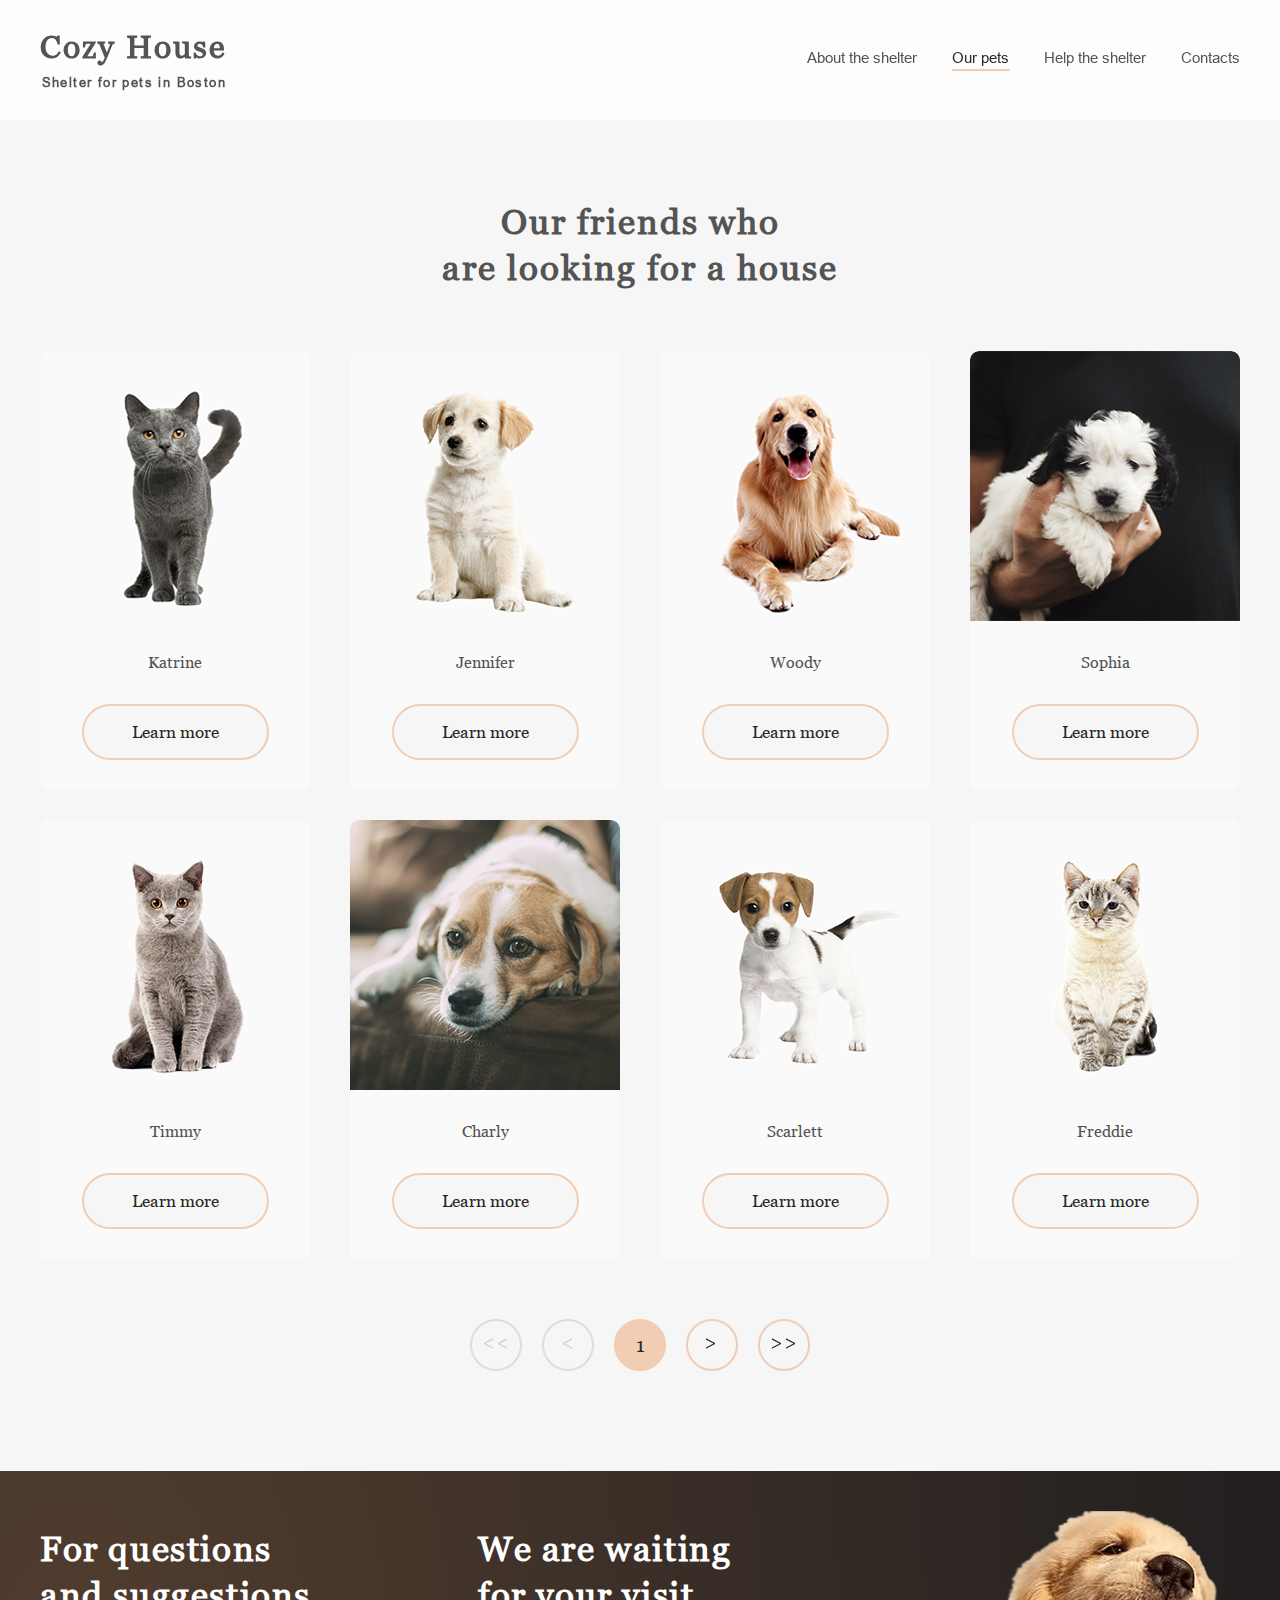
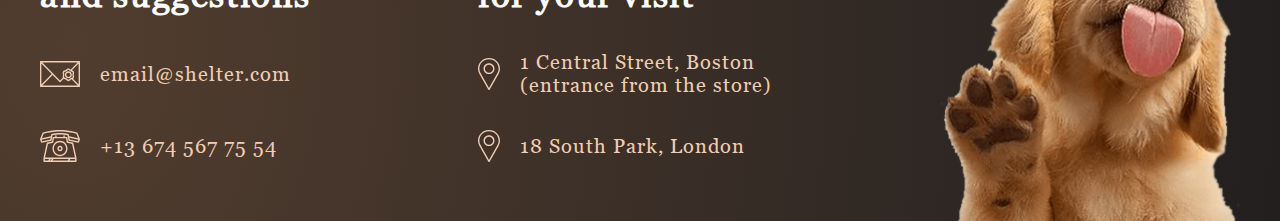
==== pages/pets/index.html @ c58a57db "feat: make adaptive for pets page 320" ====
<!DOCTYPE html>
<html lang="en">
  <head>
    <meta charset="UTF-8" />
    <meta http-equiv="X-UA-Compatible" content="IE=edge" />
    <meta name="viewport" content="width=device-width, initial-scale=1.0" />
    <title>Pets</title>
    <link rel="icon" href="../../refs/icons/favicon_paws_darker.svg" />
    <link rel="stylesheet" href="./style.css" />
  </head>
  <body class="body">
    <header class="header">
      <div class="header_wrapper">
        <a class="logo" href="../main/index.html">
          <h1 class="logo_one">Cozy House</h1>
          <h2 class="logo_two">Shelter for pets in Boston</h2>
        </a>
        <nav class="nav_menu">
          <ul class="nav_menu items">
            <li class="nav_menu item">
              <a class="nav_menu link" href="../main/index.html"
                >About the shelter</a
              >
            </li>
            <li class="nav_menu item">
              <a class="nav_menu link active" href="../pets/index.html"
                >Our pets</a
              >
            </li>
            <li class="nav_menu item">
              <a class="nav_menu link" href="../main/index.html#help"
                >Help the shelter</a
              >
            </li>
            <li class="nav_menu item">
              <a class="nav_menu link" href="#footer">Contacts</a>
            </li>
          </ul>
        </nav>
        <div class="burger"></div>
      </div>
    </header>
    <main class="main">
      <section class="pets" id="pets">
        <div class="pets_wrapper">
          <h2 class="pets title">
            Our friends who<br />
            are looking for a house
          </h2>
          <div class="pets slider">
            <div class="pets slider_cards">
              <div class="pets slider_cards card one">
                <div class="pets pet_pic one"></div>
                <div class="pets pet_name one">Katrine</div>
                <div class="pets button_contour">Learn more</div>
              </div>
              <div class="pets slider_cards card two">
                <div class="pets pet_pic two"></div>
                <div class="pets pet_name two">Jennifer</div>
                <div class="pets button_contour">Learn more</div>
              </div>
              <div class="pets slider_cards card three">
                <div class="pets pet_pic three"></div>
                <div class="pets pet_name three">Woody</div>
                <div class="pets button_contour">Learn more</div>
              </div>
              <div class="pets slider_cards card four">
                <div class="pets pet_pic four"></div>
                <div class="pets pet_name four">Sophia</div>
                <div class="pets button_contour">Learn more</div>
              </div>
              <div class="pets slider_cards card five">
                <div class="pets pet_pic five"></div>
                <div class="pets pet_name five">Timmy</div>
                <div class="pets button_contour">Learn more</div>
              </div>
              <div class="pets slider_cards card six">
                <div class="pets pet_pic six"></div>
                <div class="pets pet_name six">Charly</div>
                <div class="pets button_contour">Learn more</div>
              </div>
              <div class="pets slider_cards card seven">
                <div class="pets pet_pic seven"></div>
                <div class="pets pet_name seven">Scarlett</div>
                <div class="pets button_contour">Learn more</div>
              </div>
              <div class="pets slider_cards card eight">
                <div class="pets pet_pic eight"></div>
                <div class="pets pet_name eight">Freddie</div>
                <div class="pets button_contour">Learn more</div>
              </div>
            </div>
          </div>
          <div class="pets buttons">
            <button class="pets button disabled_one" id="disabled_one">
              <span class="pets arrow left_left"></span>
            </button>
            <button class="pets button disabled_two" id="disabled_two">
              <span class="pets arrow left"></span>
            </button>
            <button class="pets button number">
              <span class="pets page_number">1</span>
            </button>
            <button class="pets button active">
              <span class="pets arrow right"></span>
            </button>
            <button class="pets button active">
              <span class="pets arrow right_right"></span>
            </button>
          </div>
        </div>
      </section>
    </main>
    <footer class="footer" id="footer">
      <div class="footer_wrapper">
        <div class="footer block one">
          <h2 class="footer_title">For questions and suggestions</h2>
          <a class="footer_link" href="mailto:email@shelter.com">
            <div class="footer text_block one email">
              <span class="footer icon email"></span>
              <span class="footer text">email@shelter.com</span>
            </div>
          </a>
          <a class="footer_link" href="tel:+136745677554">
            <div class="footer text_block two phone">
              <span class="footer icon phone"></span>
              <span class="footer text">+13 674 567 75 54</span>
            </div>
          </a>
        </div>
        <div class="footer block two">
          <h2 class="footer_title">
            We are waiting<br />
            for your visit
          </h2>
          <a
            class="footer_link"
            href="https://www.google.com/maps/@60.377065,25.0408794,13z"
            target="_blank"
          >
            <div class="footer text_block one address">
              <span class="footer icon address"></span>
              <span class="footer text four"
                >1 Central Street, Boston (entrance from the store)</span
              >
            </div>
          </a>
          <a
            class="footer_link"
            href="https://www.google.com/maps/search/18+South+Park,+London/@51.4314111,-0.1322024,13z/data=!3m1!4b1"
            target="_blank"
          >
            <div class="footer text_block two address">
              <span class="footer icon address"></span>
              <span class="footer text">18 South Park, London</span>
            </div>
          </a>
        </div>
        <div class="footer_pic"></div>
      </div>
    </footer>
    <script src="../../script.js"></script>
  </body>
</html>
---- pages/pets/style.css ----
@import "../../globals/fonts.css";
@import "../../globals/reset.css";
@import "../../globals/variables.css";
.body::-webkit-scrollbar {
  width: 15px;
}

.body::-webkit-scrollbar-track {
  box-shadow: inset 0 0 6px rgba(0, 0, 0, 0.3);
  border-radius: 10px;
}

.body::-webkit-scrollbar-thumb {
  background: var(--scroll-color);
  outline: 1px solid transparent;
  border-radius: 20px;
}

.burger {
  display: none;
}

.header {
  width: 100%;
  height: 120px;
  position: fixed;
  background-color: rgba(255, 255, 255, 0.8);
  top: 0px;
}
.header_wrapper {
  width: 1200px;
  margin: 0 auto;
  display: flex;
  justify-content: space-between;
}

.logo {
  display: flex;
  flex-direction: column;
  align-items: flex-end;
  margin-top: 30px;
  transition: all 0.4s ease-in-out;
}
.logo_one {
  color: var(--text-color-dark-one);
  font-family: "Georgia";
  font-size: 32px;
  line-height: 110%;
  margin-bottom: 10px;
  letter-spacing: 2px;
}
.logo_two {
  color: var(--text-color-dark-one);
  font-family: "Arial";
  font-size: 13px;
  line-height: 15px;
  letter-spacing: 1.4px;
}
.logo:hover {
  cursor: pointer;
  opacity: 0.8;
}

.nav_menu {
  display: flex;
  align-items: center;
}
.nav_menu.item {
  padding-top: 25px;
}
.nav_menu.item:not(:last-child) {
  margin-right: 35px;
}
.nav_menu.link {
  color: var(--text-color-dark-one);
  font-family: "Arial";
  font-size: 15px;
  line-height: 160%;
  transition: all 0.4s ease-in-out;
}
.nav_menu.link.active {
  color: var(--text-button);
  pointer-events: none;
}
.nav_menu.link.active:after {
  content: "";
  width: 58px;
  height: 2px;
  background-color: var(--element-active);
  position: absolute;
  transform: translate(0px, 12px);
}
.nav_menu.link:hover {
  color: var(--text-button);
}

.pets {
  width: 100%;
  background-color: var(--section-color-three);
}
.pets_wrapper {
  width: 1200px;
  margin: 0 auto;
  display: flex;
  flex-direction: column;
  align-items: center;
}
.pets.title {
  width: 400px;
  font-family: "Georgia";
  font-size: 35px;
  line-height: 130%;
  text-align: center;
  color: var(--text-color-dark-one);
  margin-top: 200px;
  margin-bottom: 60px;
  letter-spacing: 2px;
}
.pets.slider {
  width: 1200px;
  display: flex;
  flex-direction: column;
}
.pets.buttons {
  display: flex;
  justify-content: space-between;
  width: 340px;
  margin-bottom: 100px;
  margin-top: 60px;
}
.pets.button {
  width: 52px;
  height: 52px;
  display: flex;
  justify-content: center;
  align-items: center;
  border-radius: 100px;
  transition: all 0.4s ease-in-out;
}
.pets.button.active {
  border: 2px solid #f1cdb3;
}
.pets.button.active:hover {
  cursor: pointer;
  background-color: var(--button-color-hover);
  border: 2px solid var(--button-color-hover);
}
.pets.button.active:active {
  background-color: var(--button-color-active);
}
.pets.button.number {
  border: 2px solid var(--button-color-active);
  background-color: var(--button-color-active);
  pointer-events: none;
}
.pets.button.disabled_one {
  border: 2px solid rgba(0, 0, 0, 0.1);
}
.pets.button.disabled_two {
  border: 2px solid rgba(0, 0, 0, 0.1);
}
.pets.page_number {
  font-family: "Georgia";
  font-style: normal;
  font-size: 20px;
  line-height: 115%;
  color: var(--text-button);
  background-color: transparent;
}
.pets.arrow {
  border: none;
  border-radius: 0px;
}
.pets.arrow.left {
  width: 13px;
  height: 15px;
  background-image: url("../../refs/icons/pagination_arrow_left.svg");
  background-repeat: no-repeat;
  background-color: transparent;
}
.pets.arrow.right {
  width: 13px;
  height: 15px;
  background-image: url("../../refs/icons/pagination_arrow_right.svg");
  background-repeat: no-repeat;
  background-color: transparent;
}
.pets.arrow.left_left {
  width: 26px;
  height: 15px;
  background-image: url("../../refs/icons/pagination_arrows_two_left.svg");
  background-repeat: no-repeat;
  background-color: transparent;
}
.pets.arrow.right_right {
  width: 26px;
  height: 15px;
  background-image: url("../../refs/icons/pagination_arrows_two_right.svg");
  background-repeat: no-repeat;
  background-color: transparent;
}
.pets.slider_cards {
  display: flex;
  width: 1200px;
  flex-wrap: wrap;
  -moz-column-gap: 40px;
       column-gap: 40px;
  row-gap: 30px;
}
.pets.slider_cards.card {
  display: flex;
  flex-direction: column;
  align-items: center;
  border-radius: 9px 9px 9px 9px;
  width: 270px;
  background-color: var(--card-color);
  transition: all 0.4s ease-in-out;
}
.pets.slider_cards.card:hover {
  cursor: pointer;
  background-color: var(--card-color-hover);
  box-shadow: 0px 2px 35px 14px rgba(13, 13, 13, 0.04);
}
.pets.pet_pic {
  width: 270px;
  height: 270px;
}
.pets.pet_pic.one {
  border-radius: 9px 9px 0px 0px;
  background-image: url("../../refs/pics/cats/pets-katrine.png");
  background-repeat: no-repeat;
}
.pets.pet_pic.two {
  border-radius: 9px 9px 0px 0px;
  background-image: url("../../refs/pics/dogs/pets-jennifer.png");
  background-repeat: no-repeat;
}
.pets.pet_pic.three {
  border-radius: 9px 9px 0px 0px;
  background-image: url("../../refs/pics/dogs/pets-woody.png");
  background-repeat: no-repeat;
}
.pets.pet_pic.four {
  border-radius: 9px 9px 0px 0px;
  background-image: url("../../refs/pics/dogs/pets-sophia.png");
  background-repeat: no-repeat;
}
.pets.pet_pic.five {
  border-radius: 9px 9px 0px 0px;
  background-image: url("../../refs/pics/cats/pets-timmy.png");
  background-repeat: no-repeat;
}
.pets.pet_pic.six {
  border-radius: 9px 9px 0px 0px;
  background-image: url("../../refs/pics/dogs/pets-charly.png");
  background-repeat: no-repeat;
}
.pets.pet_pic.seven {
  border-radius: 9px 9px 0px 0px;
  background-image: url("../../refs/pics/dogs/pets-scarlet.png");
  background-repeat: no-repeat;
}
.pets.pet_pic.eight {
  border-radius: 9px 9px 0px 0px;
  background-image: url("../../refs/pics/cats/pets-freddie.png");
  background-repeat: no-repeat;
}
.pets.pet_name {
  font-family: "Georgia";
  line-height: 23px;
  color: var(--text-color-dark-one);
  text-align: center;
  background-color: transparent;
}
.pets.button_contour {
  width: 187px;
  padding: 15px 0px;
  font-family: "Georgia";
  font-size: 17px;
  line-height: 130%;
  color: var(--text-button);
  border: 2px solid #f1cdb3;
  border-radius: 100px;
  transition: all 0.4s ease-in-out;
  text-align: center;
  margin-bottom: 30px;
}
.pets:hover > .button_contour {
  border: 2px solid var(--button-color-hover);
  background-color: var(--button-color-hover);
}
.pets:hover > .button_contour:active {
  background-color: var(--button-color-active);
}

.footer {
  width: 100%;
  height: 350px;
  background: var(--footer-background);
}
.footer_wrapper {
  width: 1200px;
  margin: 0 auto;
  display: flex;
  justify-content: space-between;
}
.footer.block {
  display: flex;
  flex-direction: column;
  align-items: flex-start;
  margin-top: 56px;
  background: transparent;
}
.footer.block.one {
  width: 278px;
  height: 234px;
}
.footer.block.two {
  width: 302px;
  height: 234px;
}
.footer_link {
  display: flex;
  width: 302px;
}
.footer_link:hover {
  cursor: pointer;
}
.footer_title {
  font-family: "Georgia";
  font-size: 35px;
  line-height: 130%;
  color: var(--section-color-two);
  margin-bottom: 40px;
  letter-spacing: 1.6px;
}
.footer.text_block {
  height: 32px;
  display: flex;
  flex-direction: row;
  align-items: center;
  margin-bottom: 40px;
  background: transparent;
}
.footer_pic {
  width: 300px;
  height: 310px;
  background-image: url("../../refs/pics/dogs/footer-puppy.png");
  background-repeat: no-repeat;
  margin-top: 40px;
}
.footer.icon {
  height: 32px;
  margin-right: icon;
  background-image: url("../../refs/icons/icon-email.svg");
  display: inline-block;
  background: transparent;
  background-repeat: no-repeat;
  margin-right: 20px;
}
.footer.icon.email {
  max-width: 40px;
  background-image: url("../../refs/icons/icon-email.svg");
}
.footer.icon.phone {
  max-width: 40px;
  background-image: url("../../refs/icons/icon-phone.svg");
}
.footer.icon.address {
  max-width: 22px;
  background-image: url("../../refs/icons/icon-marker_first.svg");
}
.footer.text {
  height: 23px;
  font-family: "Georgia";
  font-size: 20px;
  line-height: 115%;
  color: var(--text-footer);
  letter-spacing: 1px;
  transition: all 0.4s ease-in-out;
  background: transparent;
}
.footer.text.four {
  height: 46px;
}
.footer.text:hover {
  color: var(--button-color-hover);
}

@media screen and (min-width: 300px) and (max-width: 767.98px) {
  .burger {
    width: 30px;
    height: 22px;
    display: flex;
    flex-direction: column;
    justify-content: space-between;
    align-items: center;
    margin-right: 10px;
    margin-top: 49px;
  }
  .burger:hover {
    cursor: pointer;
  }
  .burger_line {
    display: inline-block;
    width: 30px;
    height: 2px;
    background-color: var(--text-color-dark-two);
  }
}
@media screen and (width: 768px) {
  .burger {
    display: none;
  }
  .header_wrapper {
    width: 708px;
  }
  .pets_wrapper {
    width: 708px;
  }
  .pets.slider {
    width: 708px;
    display: flex;
    flex-direction: column;
  }
  .pets.buttons {
    display: flex;
    justify-content: space-between;
    width: 340px;
    margin-bottom: 100px;
    margin-top: 60px;
  }
  .pets.button {
    width: 52px;
    height: 52px;
    display: flex;
    justify-content: center;
    align-items: center;
    border-radius: 100px;
    transition: all 0.4s ease-in-out;
  }
  .pets.button.active {
    border: 2px solid #f1cdb3;
  }
  .pets.button.active:hover {
    cursor: pointer;
    background-color: var(--button-color-hover);
    border: 2px solid var(--button-color-hover);
  }
  .pets.button.active:active {
    background-color: var(--button-color-active);
  }
  .pets.button.number {
    border: 2px solid var(--button-color-active);
    background-color: var(--button-color-active);
    pointer-events: none;
  }
  .pets.button.disabled_one {
    border: 2px solid rgba(0, 0, 0, 0.1);
  }
  .pets.button.disabled_two {
    border: 2px solid rgba(0, 0, 0, 0.1);
  }
  .pets.page_number {
    font-family: "Georgia";
    font-style: normal;
    font-size: 20px;
    line-height: 115%;
    color: var(--text-button);
    background-color: transparent;
  }
  .pets.arrow {
    border: none;
    border-radius: 0px;
  }
  .pets.arrow.left {
    width: 13px;
    height: 15px;
    background-image: url("../../refs/icons/pagination_arrow_left.svg");
    background-repeat: no-repeat;
    background-color: transparent;
  }
  .pets.arrow.right {
    width: 13px;
    height: 15px;
    background-image: url("../../refs/icons/pagination_arrow_right.svg");
    background-repeat: no-repeat;
    background-color: transparent;
  }
  .pets.arrow.left_left {
    width: 26px;
    height: 15px;
    background-image: url("../../refs/icons/pagination_arrows_two_left.svg");
    background-repeat: no-repeat;
    background-color: transparent;
  }
  .pets.arrow.right_right {
    width: 26px;
    height: 15px;
    background-image: url("../../refs/icons/pagination_arrows_two_right.svg");
    background-repeat: no-repeat;
    background-color: transparent;
  }
  .pets.slider_cards {
    width: 708px;
    display: flex;
    flex-wrap: wrap;
    justify-content: center;
    -moz-column-gap: 40px;
         column-gap: 40px;
    row-gap: 30px;
  }
  .pets.slider_cards.card {
    display: flex;
    flex-direction: column;
    align-items: center;
    border-radius: 9px 9px 9px 9px;
    width: 270px;
    background-color: var(--card-color);
    transition: all 0.4s ease-in-out;
  }
  .pets.slider_cards.card:hover {
    cursor: pointer;
    background-color: var(--card-color-hover);
    box-shadow: 0px 2px 35px 14px rgba(13, 13, 13, 0.04);
  }
  .pets.pet_pic {
    width: 270px;
    height: 270px;
  }
  .pets.pet_pic.one {
    border-radius: 9px 9px 0px 0px;
    background-image: url("../../refs/pics/cats/pets-katrine.png");
    background-repeat: no-repeat;
  }
  .pets.pet_pic.two {
    border-radius: 9px 9px 0px 0px;
    background-image: url("../../refs/pics/dogs/pets-jennifer.png");
    background-repeat: no-repeat;
  }
  .pets.pet_pic.three {
    border-radius: 9px 9px 0px 0px;
    background-image: url("../../refs/pics/dogs/pets-woody.png");
    background-repeat: no-repeat;
  }
  .pets.pet_pic.four {
    border-radius: 9px 9px 0px 0px;
    background-image: url("../../refs/pics/dogs/pets-sophia.png");
    background-repeat: no-repeat;
  }
  .pets.pet_pic.five {
    border-radius: 9px 9px 0px 0px;
    background-image: url("../../refs/pics/cats/pets-timmy.png");
    background-repeat: no-repeat;
  }
  .pets.pet_pic.six {
    border-radius: 9px 9px 0px 0px;
    background-image: url("../../refs/pics/dogs/pets-charly.png");
    background-repeat: no-repeat;
  }
  .pets.pet_pic.seven {
    border-radius: 9px 9px 0px 0px;
    background-image: url("../../refs/pics/dogs/pets-scarlet.png");
    background-repeat: no-repeat;
  }
  .pets.pet_pic.eight {
    border-radius: 9px 9px 0px 0px;
    background-image: url("../../refs/pics/cats/pets-freddie.png");
    background-repeat: no-repeat;
  }
  .pets.pet_name {
    font-family: "Georgia";
    line-height: 23px;
    color: var(--text-color-dark-one);
    text-align: center;
    background-color: transparent;
  }
  .pets.button_contour {
    width: 187px;
    padding: 15px 0px;
    font-family: "Georgia";
    font-size: 17px;
    line-height: 130%;
    color: var(--text-button);
    border: 2px solid #f1cdb3;
    border-radius: 100px;
    transition: all 0.4s ease-in-out;
    text-align: center;
    margin-bottom: 30px;
  }
  .pets:hover > .button_contour {
    border: 2px solid var(--button-color-hover);
    background-color: var(--button-color-hover);
  }
  .pets:hover > .button_contour:active {
    background-color: var(--button-color-active);
  }
  .footer_wrapper {
    width: 708px;
  }
  .footer.block.one {
    margin-left: 34px;
  }
  .footer.block.two {
    margin-right: 34px;
  }
  .footer_pic {
    display: none;
  }
}
@media screen and (width: 320px) {
  .header_wrapper {
    width: 300px;
  }
  .nav_menu {
    display: none;
  }
  .pets_wrapper {
    width: 300px;
  }
  .pets.title {
    width: 300px;
    font-size: 25px;
    margin-top: 162px;
  }
  .pets.slider {
    width: 300px;
    height: 1365px;
    display: flex;
    flex-direction: column;
    align-items: center;
  }
  .pets.buttons {
    display: flex;
    justify-content: space-between;
    width: 300px;
    margin-bottom: 100px;
    margin-top: 60px;
  }
  .pets.button {
    width: 52px;
    height: 52px;
    display: flex;
    justify-content: center;
    align-items: center;
    border-radius: 100px;
    transition: all 0.4s ease-in-out;
  }
  .pets.button.active {
    border: 2px solid #f1cdb3;
  }
  .pets.button.active:hover {
    cursor: pointer;
    background-color: var(--button-color-hover);
    border: 2px solid var(--button-color-hover);
  }
  .pets.button.active:active {
    background-color: var(--button-color-active);
  }
  .pets.button.number {
    border: 2px solid var(--button-color-active);
    background-color: var(--button-color-active);
    pointer-events: none;
  }
  .pets.button.disabled_one {
    border: 2px solid rgba(0, 0, 0, 0.1);
  }
  .pets.button.disabled_two {
    border: 2px solid rgba(0, 0, 0, 0.1);
  }
  .pets.page_number {
    font-family: "Georgia";
    font-style: normal;
    font-size: 20px;
    line-height: 115%;
    color: var(--text-button);
    background-color: transparent;
  }
  .pets.arrow {
    border: none;
    border-radius: 0px;
  }
  .pets.arrow.left {
    width: 13px;
    height: 15px;
    background-image: url("../../refs/icons/pagination_arrow_left.svg");
    background-repeat: no-repeat;
    background-color: transparent;
  }
  .pets.arrow.right {
    width: 13px;
    height: 15px;
    background-image: url("../../refs/icons/pagination_arrow_right.svg");
    background-repeat: no-repeat;
    background-color: transparent;
  }
  .pets.arrow.left_left {
    width: 26px;
    height: 15px;
    background-image: url("../../refs/icons/pagination_arrows_two_left.svg");
    background-repeat: no-repeat;
    background-color: transparent;
  }
  .pets.arrow.right_right {
    width: 26px;
    height: 15px;
    background-image: url("../../refs/icons/pagination_arrows_two_right.svg");
    background-repeat: no-repeat;
    background-color: transparent;
  }
  .pets.slider_cards {
    width: 270px;
    display: flex;
    flex-wrap: wrap;
    justify-content: center;
    -moz-column-gap: 40px;
         column-gap: 40px;
    row-gap: 30px;
  }
  .pets.slider_cards.card {
    display: flex;
    flex-direction: column;
    align-items: center;
    border-radius: 9px 9px 9px 9px;
    width: 270px;
    background-color: var(--card-color);
    transition: all 0.4s ease-in-out;
  }
  .pets.slider_cards.card.four {
    display: none;
  }
  .pets.slider_cards.card.five {
    display: none;
  }
  .pets.slider_cards.card.six {
    display: none;
  }
  .pets.slider_cards.card.seven {
    display: none;
  }
  .pets.slider_cards.card.eight {
    display: none;
  }
  .pets.slider_cards.card:hover {
    cursor: pointer;
    background-color: var(--card-color-hover);
    box-shadow: 0px 2px 35px 14px rgba(13, 13, 13, 0.04);
  }
  .pets.pet_pic {
    width: 270px;
    height: 270px;
  }
  .pets.pet_pic.one {
    border-radius: 9px 9px 0px 0px;
    background-image: url("../../refs/pics/cats/pets-katrine.png");
    background-repeat: no-repeat;
  }
  .pets.pet_pic.two {
    border-radius: 9px 9px 0px 0px;
    background-image: url("../../refs/pics/dogs/pets-jennifer.png");
    background-repeat: no-repeat;
  }
  .pets.pet_pic.three {
    border-radius: 9px 9px 0px 0px;
    background-image: url("../../refs/pics/dogs/pets-woody.png");
    background-repeat: no-repeat;
  }
  .pets.pet_pic.four {
    border-radius: 9px 9px 0px 0px;
    background-image: url("../../refs/pics/dogs/pets-sophia.png");
    background-repeat: no-repeat;
  }
  .pets.pet_pic.five {
    border-radius: 9px 9px 0px 0px;
    background-image: url("../../refs/pics/cats/pets-timmy.png");
    background-repeat: no-repeat;
  }
  .pets.pet_pic.six {
    border-radius: 9px 9px 0px 0px;
    background-image: url("../../refs/pics/dogs/pets-charly.png");
    background-repeat: no-repeat;
  }
  .pets.pet_pic.seven {
    border-radius: 9px 9px 0px 0px;
    background-image: url("../../refs/pics/dogs/pets-scarlet.png");
    background-repeat: no-repeat;
  }
  .pets.pet_pic.eight {
    border-radius: 9px 9px 0px 0px;
    background-image: url("../../refs/pics/cats/pets-freddie.png");
    background-repeat: no-repeat;
  }
  .pets.pet_name {
    font-family: "Georgia";
    line-height: 23px;
    color: var(--text-color-dark-one);
    text-align: center;
    background-color: transparent;
  }
  .pets.button_contour {
    width: 187px;
    padding: 15px 0px;
    font-family: "Georgia";
    font-size: 17px;
    line-height: 130%;
    color: var(--text-button);
    border: 2px solid #f1cdb3;
    border-radius: 100px;
    transition: all 0.4s ease-in-out;
    text-align: center;
    margin-bottom: 30px;
  }
  .pets:hover > .button_contour {
    border: 2px solid var(--button-color-hover);
    background-color: var(--button-color-hover);
  }
  .pets:hover > .button_contour:active {
    background-color: var(--button-color-active);
  }
  .footer {
    width: 100%;
    height: 809px;
  }
  .footer_wrapper {
    width: 300px;
    margin: 0 auto;
    display: flex;
    flex-direction: column;
    justify-content: space-between;
    align-items: center;
  }
  .footer.block {
    display: flex;
    flex-direction: column;
    align-items: center;
    margin-top: 30px;
    background: transparent;
  }
  .footer.block.one {
    width: 278px;
    height: 208px;
    margin-bottom: 10px;
  }
  .footer.block.two {
    width: 300px;
    height: 222px;
    margin-bottom: 40px;
  }
  .footer_link {
    display: flex;
    width: 300px;
    text-align: center;
    justify-content: center;
    align-items: center;
  }
  .footer_link:hover {
    cursor: pointer;
  }
  .footer_title {
    font-size: 25px;
    line-height: 130%;
    color: var(--section-color-two);
    margin-bottom: 40px;
    letter-spacing: 1.6px;
    text-align: center;
  }
  .footer.text_block.one {
    margin-bottom: 40px;
  }
  .footer.text_block.one.email {
    width: 251px;
  }
  .footer.text_block.one.address {
    width: 300px;
  }
  .footer.text_block.two {
    margin-bottom: 0px;
  }
  .footer.text_block.two.phone {
    width: 239px;
  }
  .footer.text_block.two.address {
    width: 300px;
  }
  .footer_pic {
    width: 260px;
    height: 269px;
    background-image: url("../../refs/pics/dogs/footer-puppy.png");
    background-size: 260px 269px;
    background-repeat: no-repeat;
    margin-top: 0px;
  }
  .footer.icon {
    height: 32px;
    margin-right: icon;
    background-image: url("../../refs/icons/icon-email.svg");
    display: inline-block;
    background: transparent;
    background-repeat: no-repeat;
    margin-right: 20px;
  }
  .footer.icon.email {
    max-width: 40px;
    background-image: url("../../refs/icons/icon-email.svg");
  }
  .footer.icon.phone {
    max-width: 40px;
    background-image: url("../../refs/icons/icon-phone.svg");
  }
  .footer.icon.address {
    max-width: 22px;
    background-image: url("../../refs/icons/icon-marker_first.svg");
  }
  .footer.text {
    height: 23px;
    font-family: "Georgia";
    font-size: 20px;
    line-height: 115%;
    color: var(--text-footer);
    letter-spacing: 1px;
    transition: all 0.4s ease-in-out;
    background: transparent;
  }
  .footer.text.four {
    height: 46px;
  }
  .footer.text:hover {
    color: var(--button-color-hover);
  }
}/*# sourceMappingURL=style.css.map */
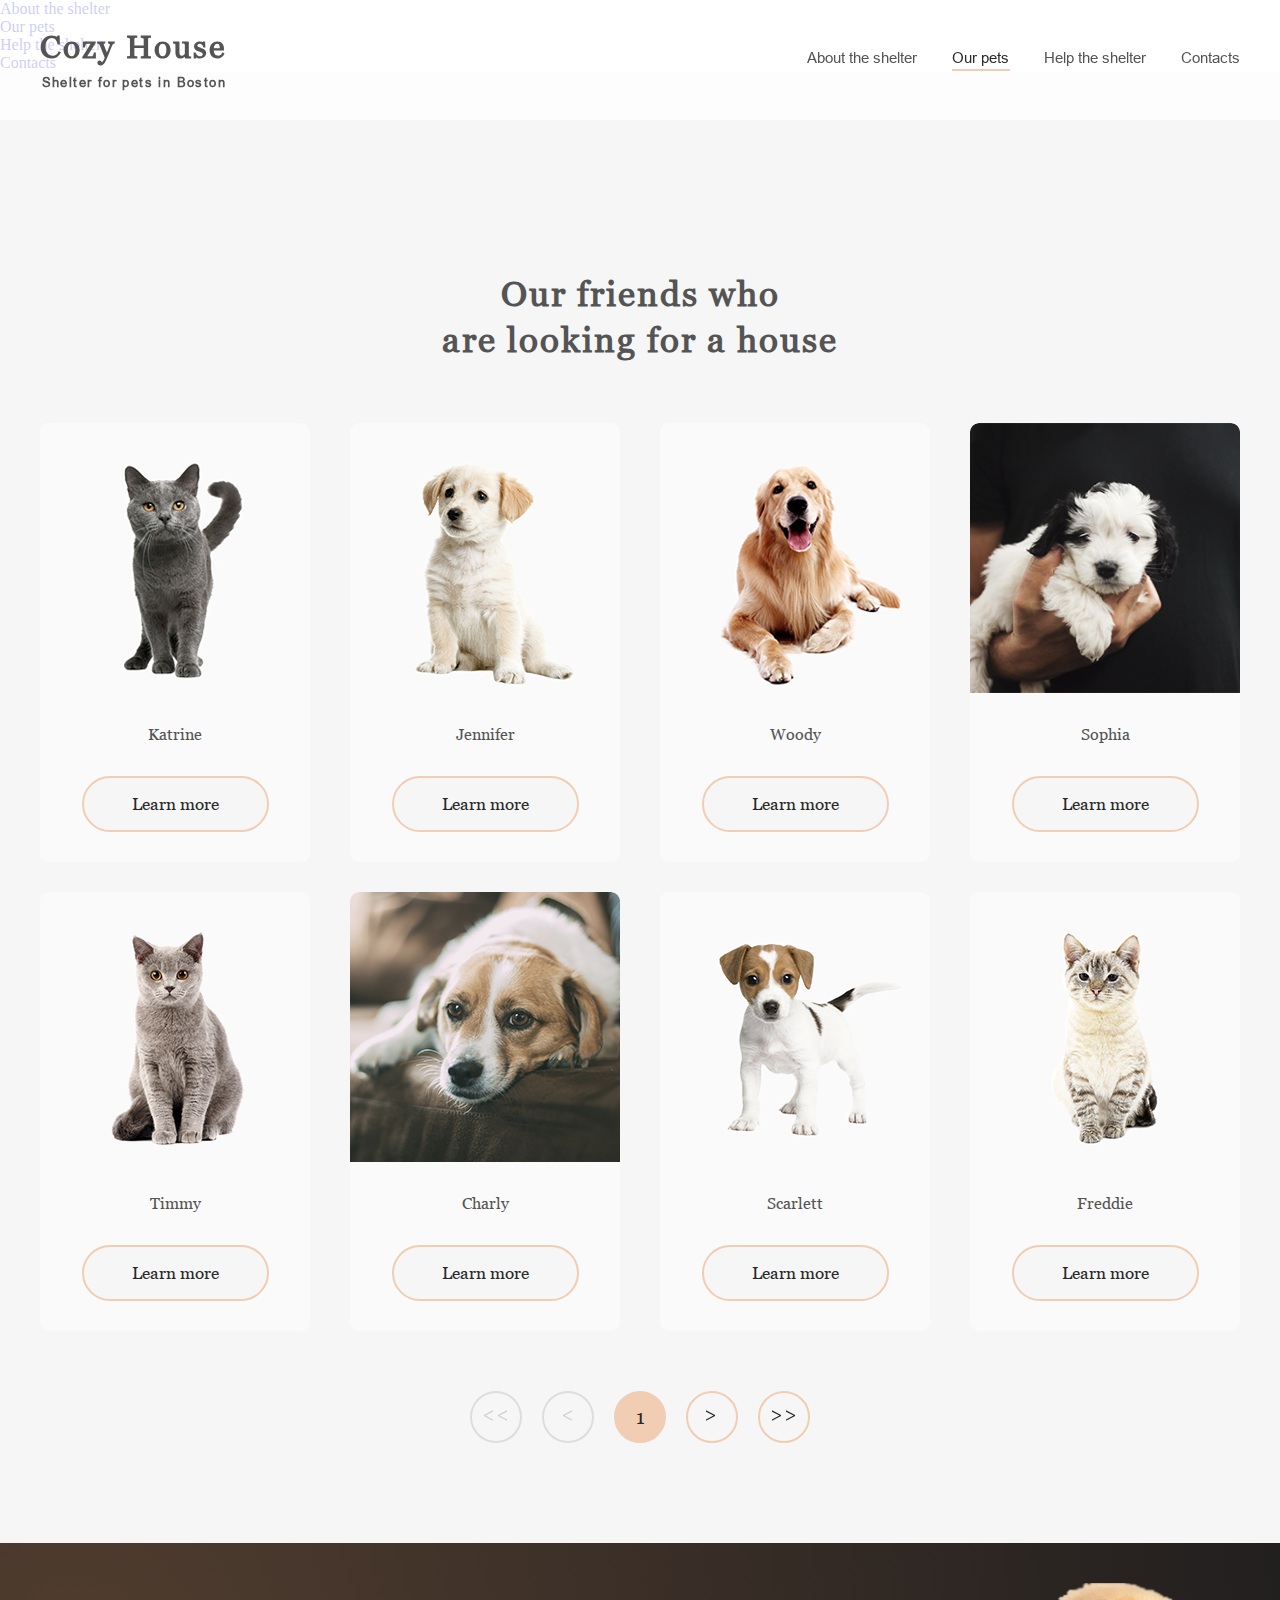
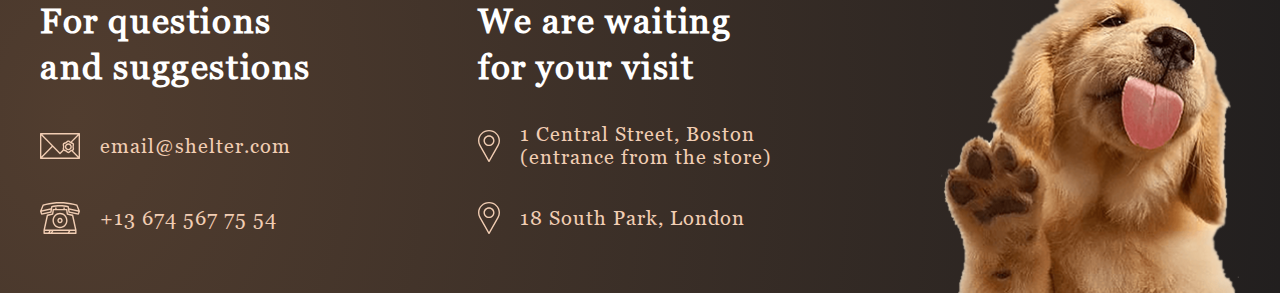
==== commit 82cdf26c: "feat: finish burger" ====
--- a/pages/pets/index.html
+++ b/pages/pets/index.html
@@ -1,12 +1,12 @@
 <!DOCTYPE html>
 <html lang="en">
   <head>
-    <meta charset="UTF-8" />
-    <meta http-equiv="X-UA-Compatible" content="IE=edge" />
-    <meta name="viewport" content="width=device-width, initial-scale=1.0" />
+    <meta charset="UTF-8">
+    <meta http-equiv="X-UA-Compatible" content="IE=edge">
+    <meta name="viewport" content="width=device-width, initial-scale=1.0">
     <title>Pets</title>
-    <link rel="icon" href="../../refs/icons/favicon_paws_darker.svg" />
-    <link rel="stylesheet" href="./style.css" />
+    <link rel="icon" href="../../refs/icons/favicon_paws_darker.svg">
+    <link rel="stylesheet" href="./style.css">
   </head>
   <body class="body">
     <header class="header">
@@ -44,7 +44,7 @@
       <section class="pets" id="pets">
         <div class="pets_wrapper">
           <h2 class="pets title">
-            Our friends who<br />
+            Our friends who<br>
             are looking for a house
           </h2>
           <div class="pets slider">
@@ -130,7 +130,7 @@
         </div>
         <div class="footer block two">
           <h2 class="footer_title">
-            We are waiting<br />
+            We are waiting<br>
             for your visit
           </h2>
           <a
@@ -159,6 +159,6 @@
         <div class="footer_pic"></div>
       </div>
     </footer>
-    <script src="../../script.js"></script>
+    <script type="module" src="../../logic/script.js"></script>
   </body>
 </html>
--- a/pages/pets/style.css
+++ b/pages/pets/style.css
@@ -387,28 +387,7 @@
   color: var(--button-color-hover);
 }
 
-@media screen and (min-width: 300px) and (max-width: 767.98px) {
-  .burger {
-    width: 30px;
-    height: 22px;
-    display: flex;
-    flex-direction: column;
-    justify-content: space-between;
-    align-items: center;
-    margin-right: 10px;
-    margin-top: 49px;
-  }
-  .burger:hover {
-    cursor: pointer;
-  }
-  .burger_line {
-    display: inline-block;
-    width: 30px;
-    height: 2px;
-    background-color: var(--text-color-dark-two);
-  }
-}
-@media screen and (width: 768px) {
+@media screen and (min-width: 768px) and (max-width: 1279.98px) {
   .burger {
     display: none;
   }
@@ -427,8 +406,11 @@
     display: flex;
     justify-content: space-between;
     width: 340px;
-    margin-bottom: 100px;
-    margin-top: 60px;
+    margin-bottom: 76px;
+    margin-top: 30px;
+  }
+  .pets.title {
+    margin-bottom: 30px;
   }
   .pets.button {
     width: 52px;
@@ -518,6 +500,12 @@
     width: 270px;
     background-color: var(--card-color);
     transition: all 0.4s ease-in-out;
+  }
+  .pets.slider_cards.card.seven {
+    display: none;
+  }
+  .pets.slider_cards.card.eight {
+    display: none;
   }
   .pets.slider_cards.card:hover {
     cursor: pointer;
@@ -595,22 +583,203 @@
   .pets:hover > .button_contour:active {
     background-color: var(--button-color-active);
   }
+  .footer {
+    width: 100%;
+    height: 639px;
+    background: var(--footer-background);
+  }
   .footer_wrapper {
     width: 708px;
+    margin: 0 auto;
+    display: flex;
+    justify-content: center;
+    flex-wrap: wrap;
+  }
+  .footer.block {
+    display: flex;
+    flex-direction: column;
+    align-items: flex-start;
+    margin-top: 30px;
+    background: transparent;
   }
   .footer.block.one {
-    margin-left: 34px;
+    width: 278px;
+    height: 234px;
+    margin-right: 65px;
   }
   .footer.block.two {
-    margin-right: 34px;
+    width: 302px;
+    height: 234px;
+  }
+  .footer_link {
+    display: flex;
+    width: 302px;
+  }
+  .footer_link:hover {
+    cursor: pointer;
+  }
+  .footer_title {
+    font-family: "Georgia";
+    font-size: 35px;
+    line-height: 130%;
+    color: var(--section-color-two);
+    margin-bottom: 40px;
+    letter-spacing: 1.6px;
+  }
+  .footer.text_block {
+    height: 32px;
+    display: flex;
+    flex-direction: row;
+    align-items: center;
+    margin-bottom: 40px;
+    background: transparent;
   }
   .footer_pic {
+    width: 300px;
+    height: 310px;
+    background-image: url("../../refs/pics/dogs/footer-puppy.png");
+    background-repeat: no-repeat;
+    margin-top: 65px;
+  }
+  .footer.icon {
+    height: 32px;
+    margin-right: icon;
+    background-image: url("../../refs/icons/icon-email.svg");
+    display: inline-block;
+    background: transparent;
+    background-repeat: no-repeat;
+    margin-right: 20px;
+  }
+  .footer.icon.email {
+    max-width: 40px;
+    background-image: url("../../refs/icons/icon-email.svg");
+  }
+  .footer.icon.phone {
+    max-width: 40px;
+    background-image: url("../../refs/icons/icon-phone.svg");
+  }
+  .footer.icon.address {
+    max-width: 22px;
+    background-image: url("../../refs/icons/icon-marker_first.svg");
+  }
+  .footer.text {
+    height: 23px;
+    font-family: "Georgia";
+    font-size: 20px;
+    line-height: 115%;
+    color: var(--text-footer);
+    letter-spacing: 1px;
+    transition: all 0.4s ease-in-out;
+    background: transparent;
+  }
+  .footer.text.four {
+    height: 46px;
+  }
+  .footer.text:hover {
+    color: var(--button-color-hover);
+  }
+}
+@media screen and (min-width: 300px) and (max-width: 767.98px) {
+  .body.fixed {
+    overflow: hidden;
+  }
+  .burger {
+    width: 30px;
+    height: 22px;
+    display: flex;
+    flex-direction: column;
+    justify-content: space-between;
+    align-items: center;
+    margin-right: 0px;
+    margin-top: 49px;
+    z-index: 300;
+    transition: all 0.3s ease-in-out;
+  }
+  .burger:hover {
+    cursor: pointer;
+  }
+  .burger.active {
+    transform: rotate(90deg);
+  }
+  .burger_line {
+    display: inline-block;
+    width: 30px;
+    height: 2px;
+    background-color: var(--text-color-dark-one);
+  }
+  .overlay {
+    position: fixed;
+    width: 100vw;
+    height: 100%;
+    background-color: rgba(0, 0, 0, 0.4);
+    z-index: 200;
+    transition: all 0.4s ease-in-out;
+    transform: translate(100%, 0px);
+    -webkit-backdrop-filter: blur(1px);
+            backdrop-filter: blur(1px);
+  }
+  .overlay.active {
+    transform: translate(0%, 0px);
+  }
+  .overlay:hover {
+    cursor: pointer;
+  }
+  .burger_menu {
+    width: 320px;
+    height: 100%;
+    position: fixed;
+    right: 0;
+    background-color: #ffffff;
+    display: flex;
+    flex-direction: column;
+    align-items: center;
+    z-index: 250;
+    transition: all 0.4s ease-in-out;
+    transform: translate(100%, 0px);
+  }
+  .burger_menu.active {
+    transform: translate(0%, 0px);
+  }
+  .burger_nav_menu {
+    list-style: none;
+  }
+  .burger_nav_menu_item {
+    font-family: "Arial";
+    font-size: 32px;
+    line-height: 160%;
+    color: #cdcdcd;
+  }
+  .burger_nav_menu_item:not(:last-child) {
+    margin-bottom: 40px;
+  }
+  .burger_nav_menu_item:first-child {
+    margin-top: 248px;
+  }
+  .burger_nav_menu_item:hover {
+    cursor: pointer;
+  }
+  .burger_nav_menu_link {
+    text-decoration: none;
+    color: var(--text-color-dark-one);
+  }
+  .burger_nav_menu_link.active {
+    color: var(--text-color-dark-two);
+  }
+  .burger_nav_menu_link.border {
+    border-bottom: 2px solid var(--logo-color);
+  }
+  .nav_menu {
     display: none;
   }
-}
-@media screen and (width: 320px) {
+  .header {
+    width: 100%;
+    position: absolute;
+  }
   .header_wrapper {
-    width: 300px;
+    width: 87.5vw;
+    margin: 0 auto;
+    display: flex;
+    justify-content: space-between;
   }
   .nav_menu {
     display: none;
@@ -622,6 +791,7 @@
     width: 300px;
     font-size: 25px;
     margin-top: 162px;
+    margin-bottom: 42px;
   }
   .pets.slider {
     width: 300px;
@@ -634,8 +804,8 @@
     display: flex;
     justify-content: space-between;
     width: 300px;
-    margin-bottom: 100px;
-    margin-top: 60px;
+    margin-bottom: 42px;
+    margin-top: 42px;
   }
   .pets.button {
     width: 52px;
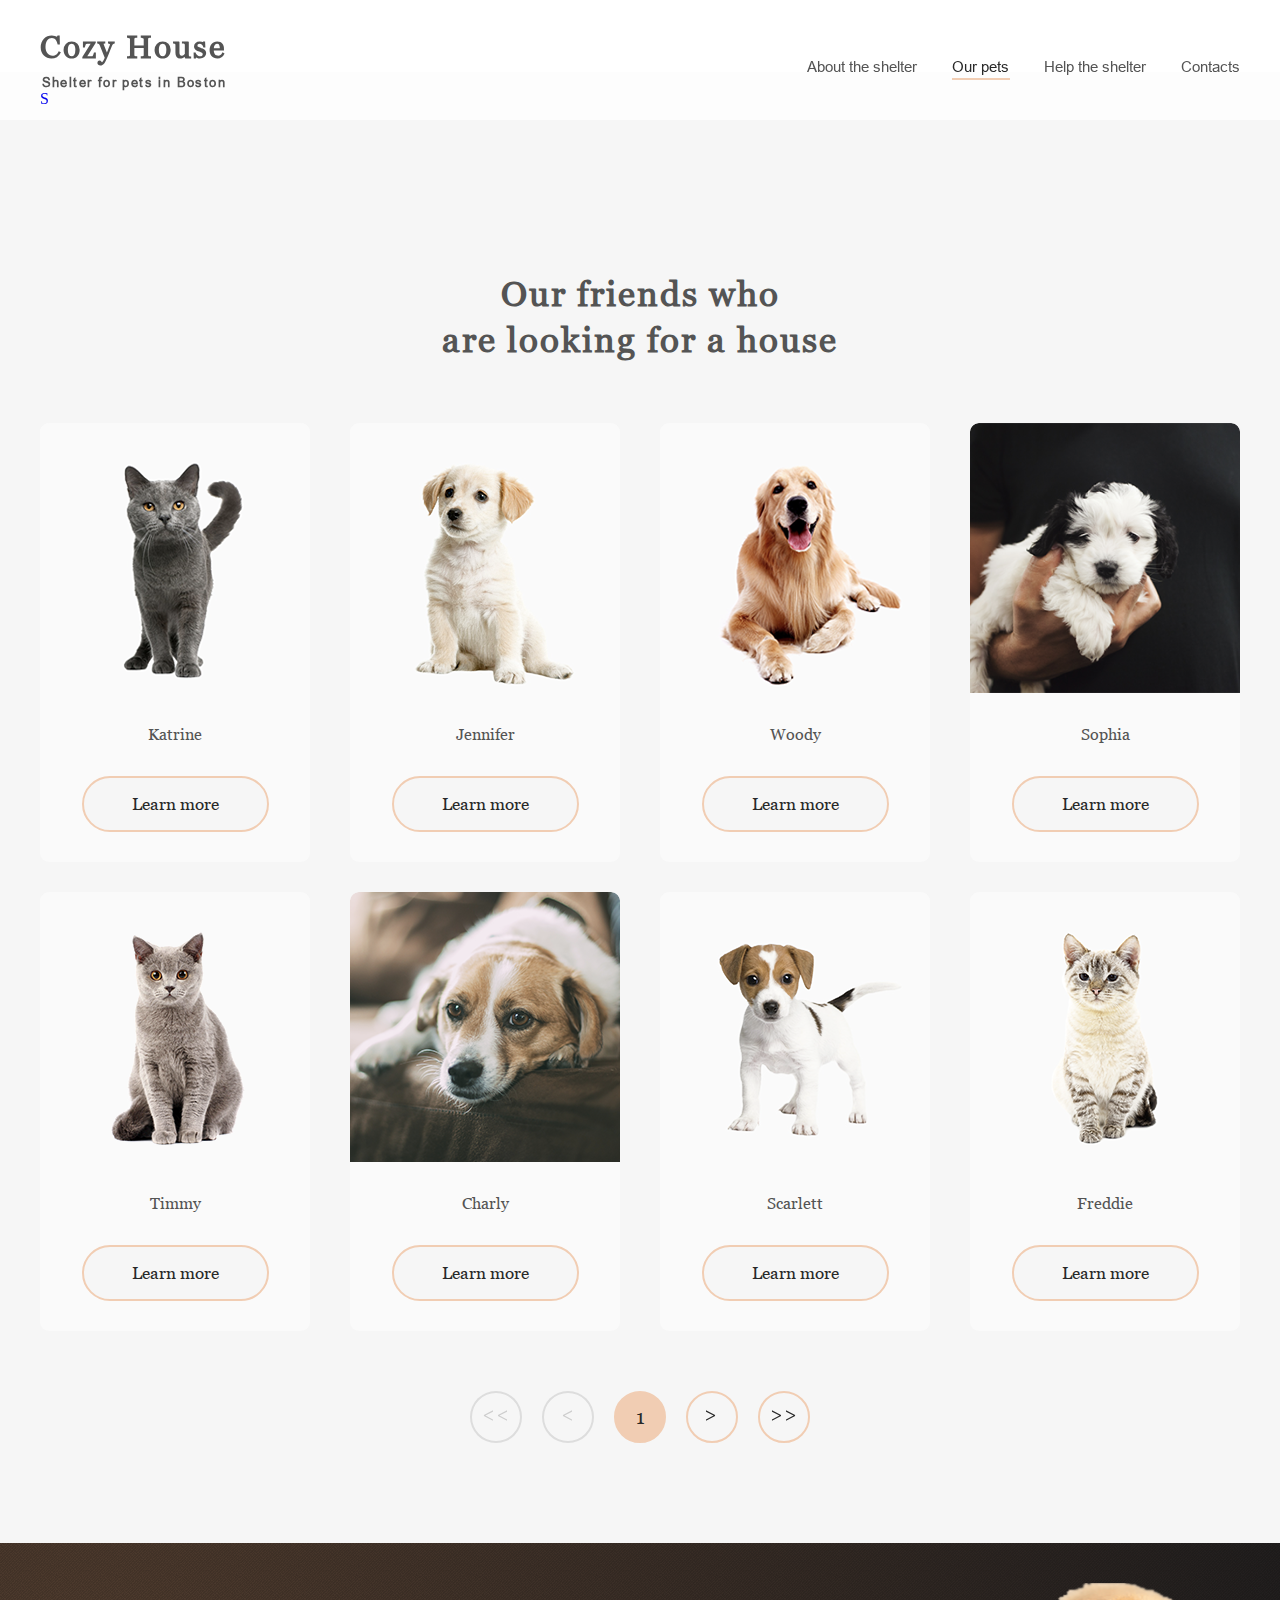
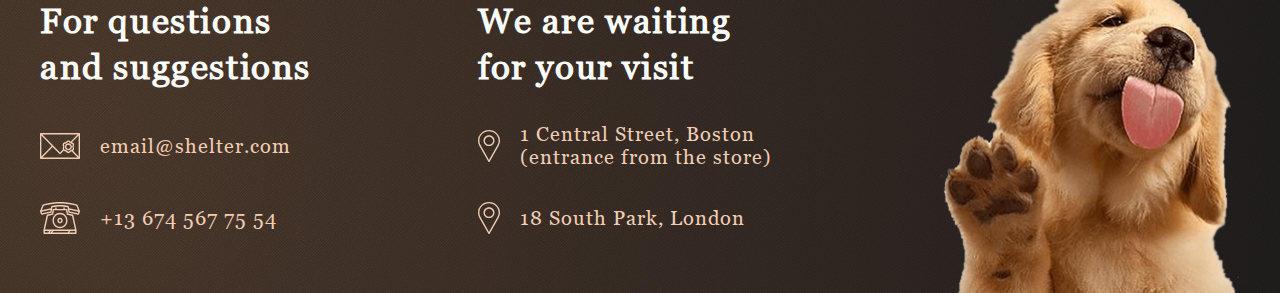
==== commit 5e6ab503: "feat: add moving letter to logo" ====
--- a/pages/pets/index.html
+++ b/pages/pets/index.html
@@ -1,19 +1,22 @@
 <!DOCTYPE html>
 <html lang="en">
   <head>
-    <meta charset="UTF-8">
-    <meta http-equiv="X-UA-Compatible" content="IE=edge">
-    <meta name="viewport" content="width=device-width, initial-scale=1.0">
+    <meta charset="UTF-8" />
+    <meta http-equiv="X-UA-Compatible" content="IE=edge" />
+    <meta name="viewport" content="width=device-width, initial-scale=1.0" />
     <title>Pets</title>
-    <link rel="icon" href="../../refs/icons/favicon_paws_darker.svg">
-    <link rel="stylesheet" href="./style.css">
+    <link rel="icon" href="../../refs/icons/favicon_paws_darker.svg" />
+    <link rel="stylesheet" href="./style.css" />
   </head>
   <body class="body">
     <header class="header">
       <div class="header_wrapper">
-        <a class="logo" href="../main/index.html">
-          <h1 class="logo_one">Cozy House</h1>
-          <h2 class="logo_two">Shelter for pets in Boston</h2>
+        <a class="logo_wrapper" href="../main/index.html">
+          <div class="logo">
+            <h1 class="logo_one">Cozy House</h1>
+            <h2 class="logo_two">Shelter for pets in Boston</h2>
+          </div>
+          <div class="logo_icon">S</div>
         </a>
         <nav class="nav_menu">
           <ul class="nav_menu items">
@@ -44,7 +47,7 @@
       <section class="pets" id="pets">
         <div class="pets_wrapper">
           <h2 class="pets title">
-            Our friends who<br>
+            Our friends who<br />
             are looking for a house
           </h2>
           <div class="pets slider">
@@ -130,7 +133,7 @@
         </div>
         <div class="footer block two">
           <h2 class="footer_title">
-            We are waiting<br>
+            We are waiting<br />
             for your visit
           </h2>
           <a
--- a/pages/pets/style.css
+++ b/pages/pets/style.css
@@ -18,6 +18,10 @@
 
 .burger {
   display: none;
+}
+
+.burger_menu {
+  visibility: hidden;
 }
 
 .header {
@@ -296,7 +300,7 @@
 .footer {
   width: 100%;
   height: 350px;
-  background: var(--footer-background);
+  background: url("../../refs/noise/noise_transparent.png"), radial-gradient(110.67% 538.64% at 5.73% 50%, #513d2f 0%, #1a1a1c 100%), #211f20;
 }
 .footer_wrapper {
   width: 1200px;
@@ -736,6 +740,7 @@
     z-index: 250;
     transition: all 0.4s ease-in-out;
     transform: translate(100%, 0px);
+    visibility: visible;
   }
   .burger_menu.active {
     transform: translate(0%, 0px);
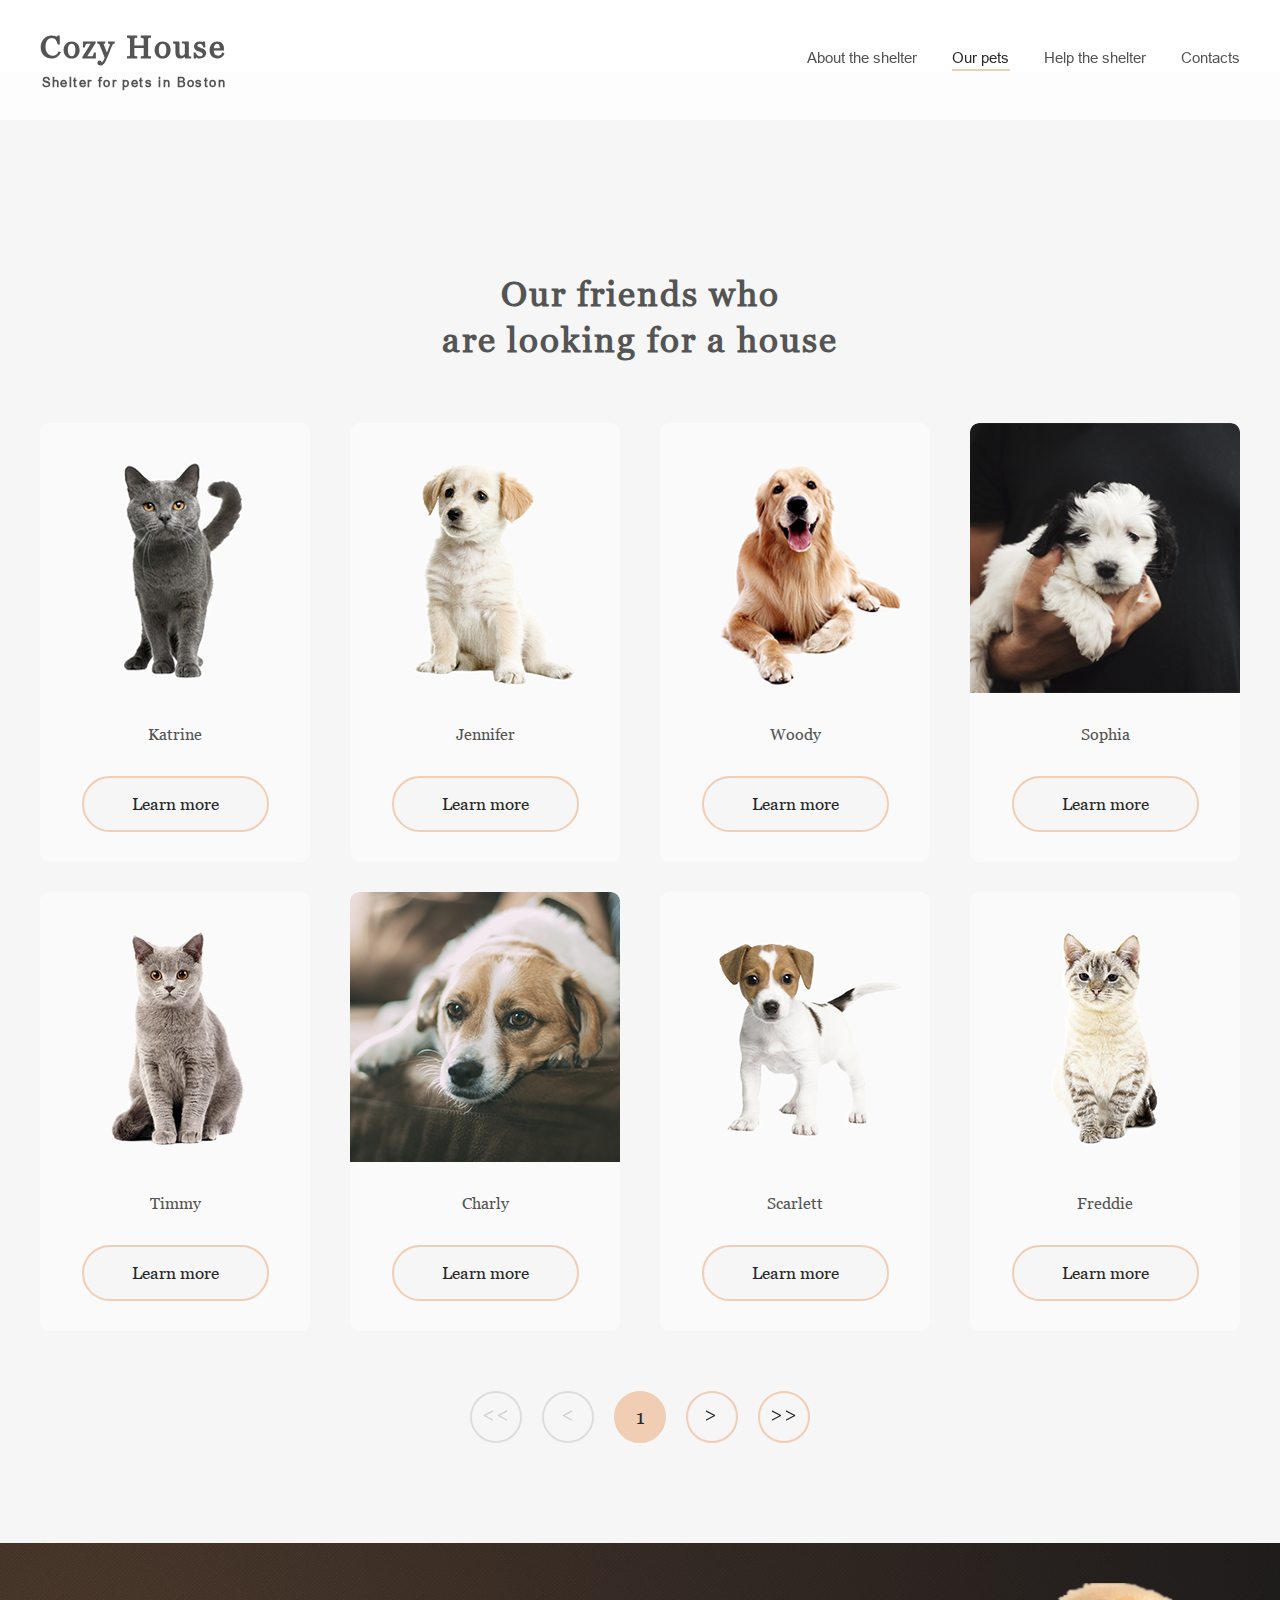
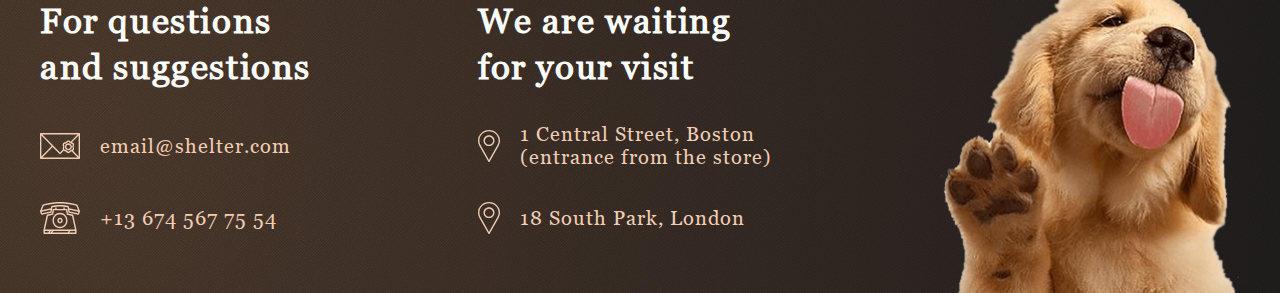
==== commit e55b5887: "feat: remove moving logo letter from pets page" ====
--- a/pages/pets/index.html
+++ b/pages/pets/index.html
@@ -11,12 +11,9 @@
   <body class="body">
     <header class="header">
       <div class="header_wrapper">
-        <a class="logo_wrapper" href="../main/index.html">
-          <div class="logo">
-            <h1 class="logo_one">Cozy House</h1>
-            <h2 class="logo_two">Shelter for pets in Boston</h2>
-          </div>
-          <div class="logo_icon">S</div>
+        <a class="logo" href="../main/index.html">
+          <h1 class="logo_one">Cozy House</h1>
+          <h2 class="logo_two">Shelter for pets in Boston</h2>
         </a>
         <nav class="nav_menu">
           <ul class="nav_menu items">
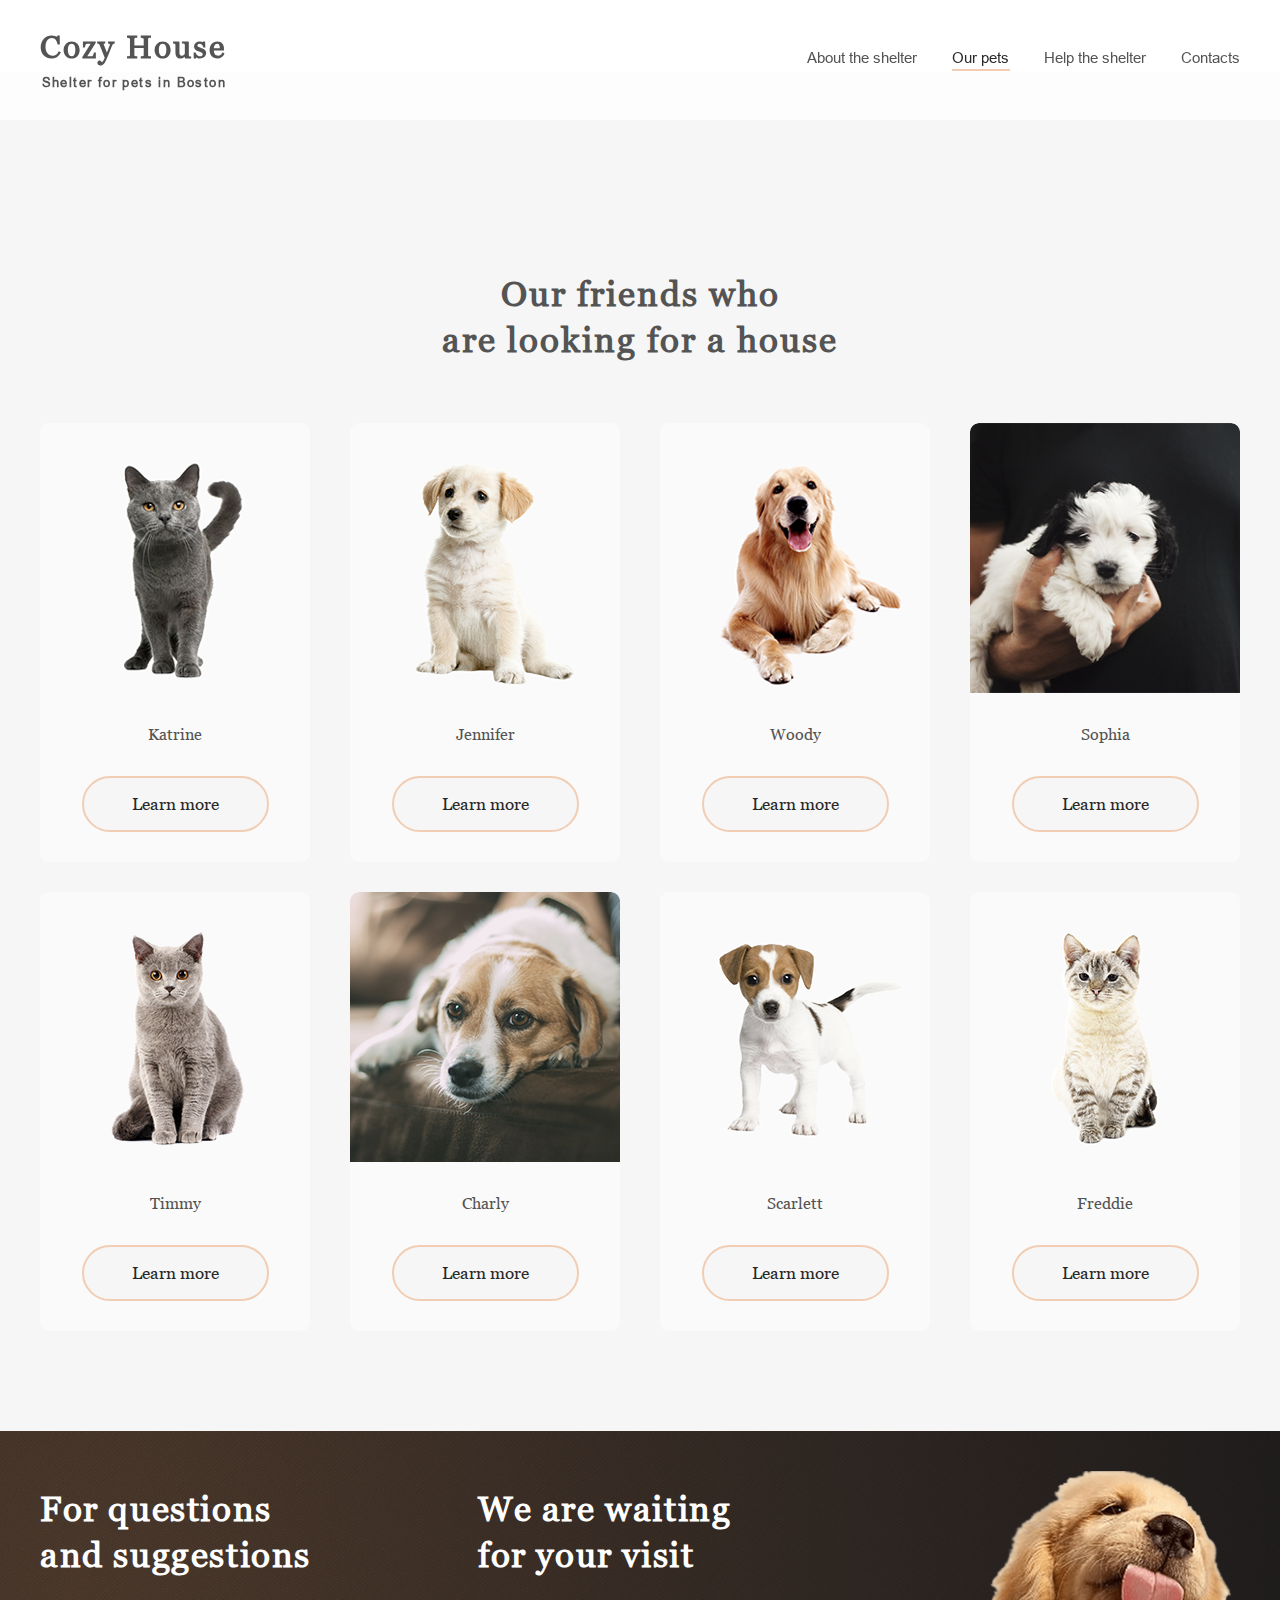
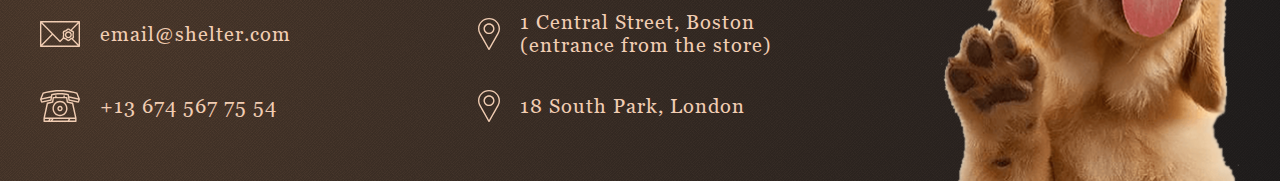
==== commit 4af1b652: "fix: remove unused files" ====
--- a/pages/pets/index.html
+++ b/pages/pets/index.html
@@ -91,7 +91,7 @@
               </div>
             </div>
           </div>
-          <div class="pets buttons">
+          <!-- <div class="pets buttons">
             <button class="pets button disabled_one" id="disabled_one">
               <span class="pets arrow left_left"></span>
             </button>
@@ -107,7 +107,7 @@
             <button class="pets button active">
               <span class="pets arrow right_right"></span>
             </button>
-          </div>
+          </div> -->
         </div>
       </section>
     </main>
--- a/pages/pets/style.css
+++ b/pages/pets/style.css
@@ -124,6 +124,7 @@
   width: 1200px;
   display: flex;
   flex-direction: column;
+  margin-bottom: 100px;
 }
 .pets.buttons {
   display: flex;
